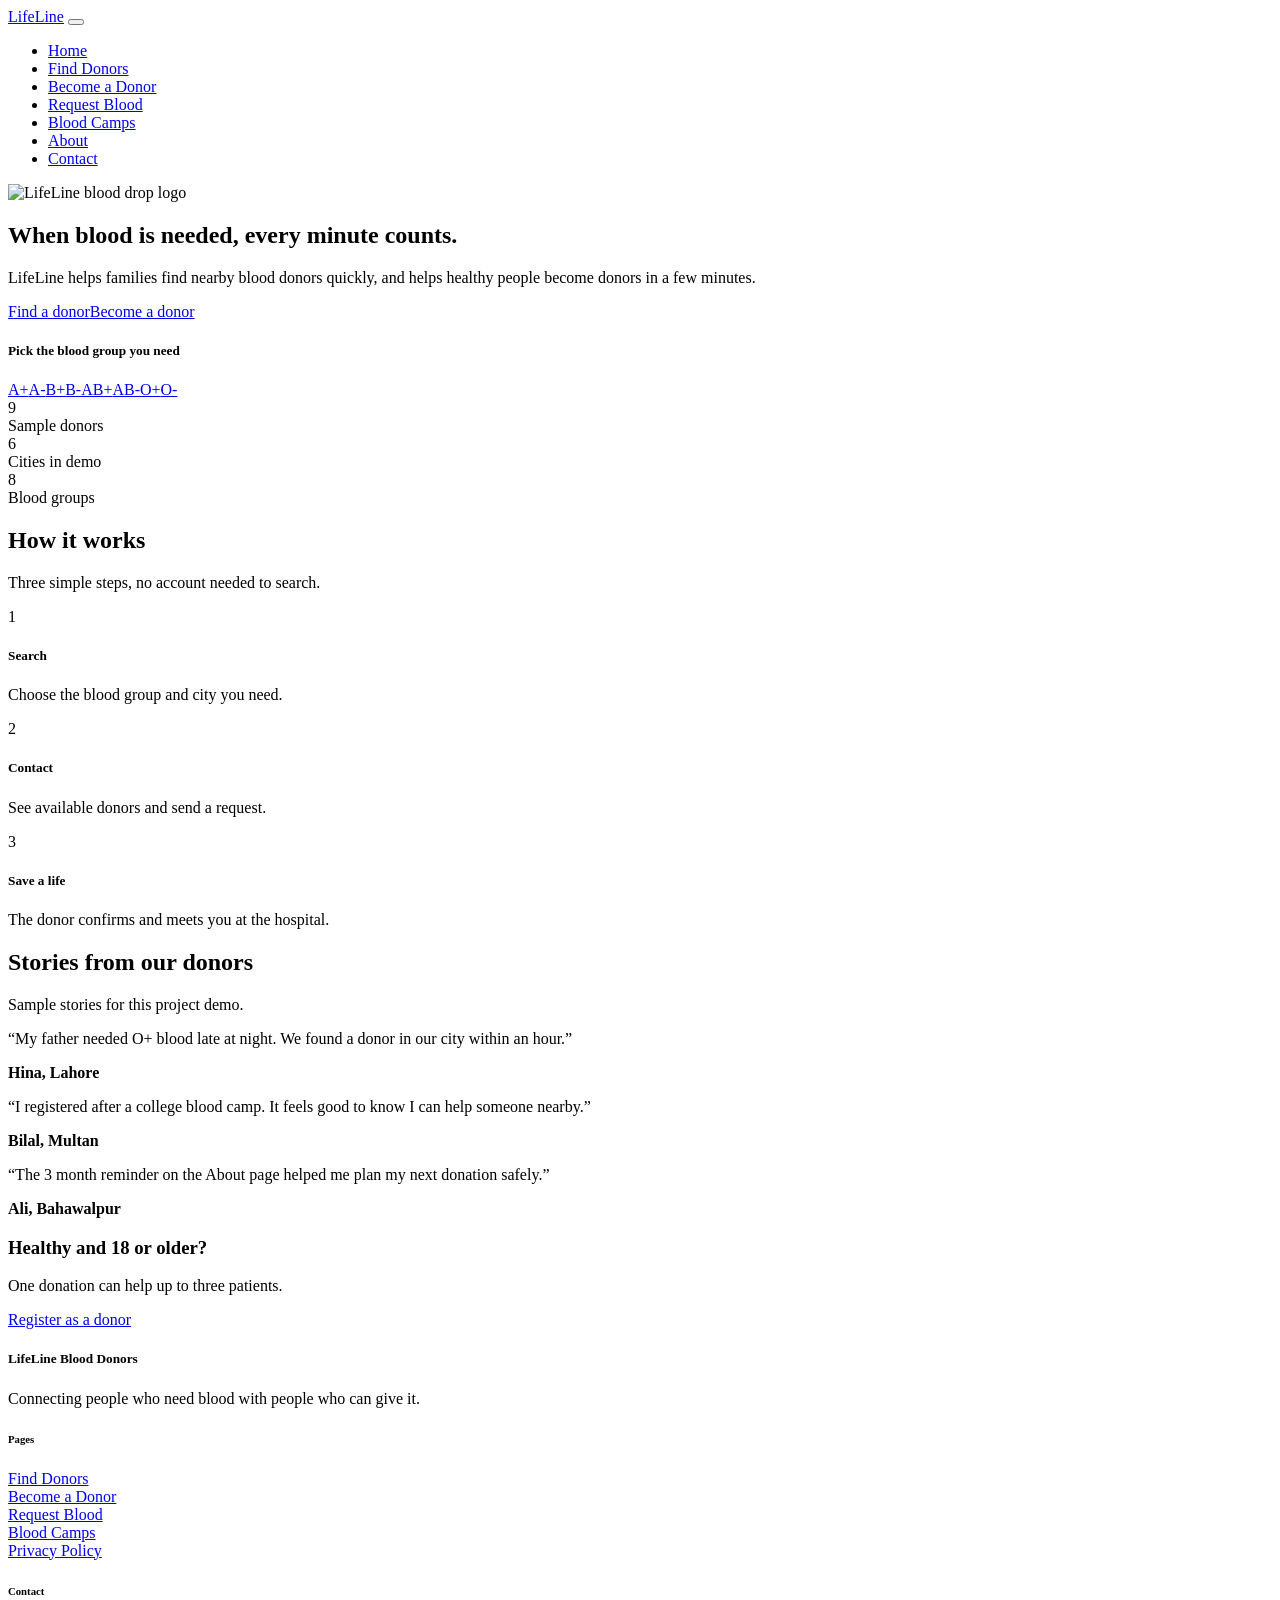
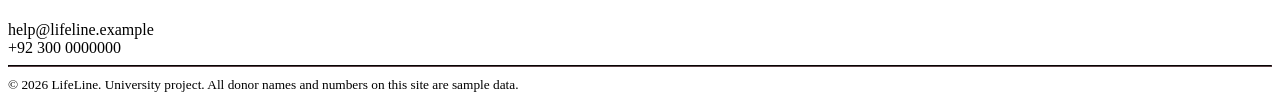
==== index.html @ d3041bde "Add files via upload" ====
<!DOCTYPE html>
<html lang="en">
<head>
  <meta charset="UTF-8">
  <meta name="viewport" content="width=device-width, initial-scale=1">
  <meta name="description" content="LifeLine helps people find blood donors and become donors.">
  <link rel="icon" href="images/favicon.svg" type="image/svg+xml">
  <title>Home | LifeLine Blood Donors</title>
  <link href="bs/bootstrap.min.css" rel="stylesheet">
  <link href="css/style.css" rel="stylesheet">
</head>
<body>
<nav class="navbar navbar-expand-lg sticky-top">
  <div class="container">
    <a class="navbar-brand" href="index.html">LifeLine</a>
    <button class="navbar-toggler" type="button" data-bs-toggle="collapse" data-bs-target="#menu" aria-label="Toggle menu"><span class="navbar-toggler-icon"></span></button>
    <div class="collapse navbar-collapse" id="menu"><ul class="navbar-nav ms-auto"><li class="nav-item"><a class="nav-link active" href="index.html">Home</a></li><li class="nav-item"><a class="nav-link" href="donors.html">Find Donors</a></li><li class="nav-item"><a class="nav-link" href="register.html">Become a Donor</a></li><li class="nav-item"><a class="nav-link" href="request.html">Request Blood</a></li><li class="nav-item"><a class="nav-link" href="camps.html">Blood Camps</a></li><li class="nav-item"><a class="nav-link" href="about.html">About</a></li><li class="nav-item"><a class="nav-link" href="contact.html">Contact</a></li></ul></div>
  </div>
</nav>
<section class="hero"><div class="container"><div class="row align-items-center gx-lg-5 gy-4">
  <div class="col-lg-7"><img src="images/drop.svg" alt="LifeLine blood drop logo" width="56" height="56" class="mb-3">
  <h1>When blood is needed, every minute counts.</h1>
  <p class="lead my-4">LifeLine helps families find nearby blood donors quickly, and helps healthy people become donors in a few minutes.</p>
  <a href="donors.html" class="btn btn-red btn-lg me-2">Find a donor</a><a href="register.html" class="btn btn-outline-red btn-lg">Become a donor</a></div>
  <div class="col-lgx-lg-5 gy-4"><div class="panel"><h5 class="mb-3">Pick the blood group you need</h5><div class="bg-tiles"><a class="bg-tile" href="donors.html">A+</a><a class="bg-tile" href="donors.html">A-</a><a class="bg-tile" href="donors.html">B+</a><a class="bg-tile" href="donors.html">B-</a><a class="bg-tile" href="donors.html">AB+</a><a class="bg-tile" href="donors.html">AB-</a><a class="bg-tile" href="donors.html">O+</a><a class="bg-tile" href="donors.html">O-</a></div></div></div>
</div></div></section>
<section class="stats py-4"><div class="container"><div class="row text-center g-3">
  <div class="col-4"><div class="num">9</div>Sample donors</div>
  <div class="col-4"><div class="num">6</div>Cities in demo</div>
  <div class="col-4"><div class="num">8</div>Blood groups</div></div></div></section>
<section class="section"><div class="container"><h2 class="section-title">How it works</h2><p class="sub">Three simple steps, no account needed to search.</p>
<div class="row g-4">
  <div class="col-md-4"><div class="panel"><span class="step-no">1</span><h5>Search</h5><p class="mb-0">Choose the blood group and city you need.</p></div></div>
  <div class="col-md-4"><div class="panel"><span class="step-no">2</span><h5>Contact</h5><p class="mb-0">See available donors and send a request.</p></div></div>
  <div class="col-md-4"><div class="panel"><span class="step-no">3</span><h5>Save a life</h5><p class="mb-0">The donor confirms and meets you at the hospital.</p></div></div>
</div></div></section>
<section class="section"><div class="container"><h2 class="section-title">Stories from our donors</h2><p class="sub">Sample stories for this project demo.</p><div class="row g-4">
<div class="col-md-4"><div class="panel"><p>&ldquo;My father needed O+ blood late at night. We found a donor in our city within an hour.&rdquo;</p><strong>Hina, Lahore</strong></div></div>
<div class="col-md-4"><div class="panel"><p>&ldquo;I registered after a college blood camp. It feels good to know I can help someone nearby.&rdquo;</p><strong>Bilal, Multan</strong></div></div>
<div class="col-md-4"><div class="panel"><p>&ldquo;The 3 month reminder on the About page helped me plan my next donation safely.&rdquo;</p><strong>Ali, Bahawalpur</strong></div></div>
</div></div></section>
<section class="section pt-0"><div class="container"><div class="panel text-center py-5"><h3>Healthy and 18 or older?</h3><p class="sub">One donation can help up to three patients.</p><a href="register.html" class="btn btn-red">Register as a donor</a></div></div></section>
<footer>
  <div class="container">
    <div class="row g-4">
      <div class="col-md-6"><h5 class="text-white">LifeLine Blood Donors</h5><p>Connecting people who need blood with people who can give it.</p></div>
      <div class="col-md-3"><h6 class="text-white">Pages</h6><a href="donors.html">Find Donors</a><br><a href="register.html">Become a Donor</a><br><a href="request.html">Request Blood</a><br><a href="camps.html">Blood Camps</a><br><a href="privacy.html">Privacy Policy</a></div>
      <div class="col-md-3"><h6 class="text-white">Contact</h6>help@lifeline.example<br>+92 300 0000000</div>
    </div>
    <hr style="border-color:#5a4045"><small>&copy; 2026 LifeLine. University project. All donor names and numbers on this site are sample data.</small>
  </div>
</footer>
<script src="bs/bootstrap.bundle.min.js"></script>
</body>
</html>
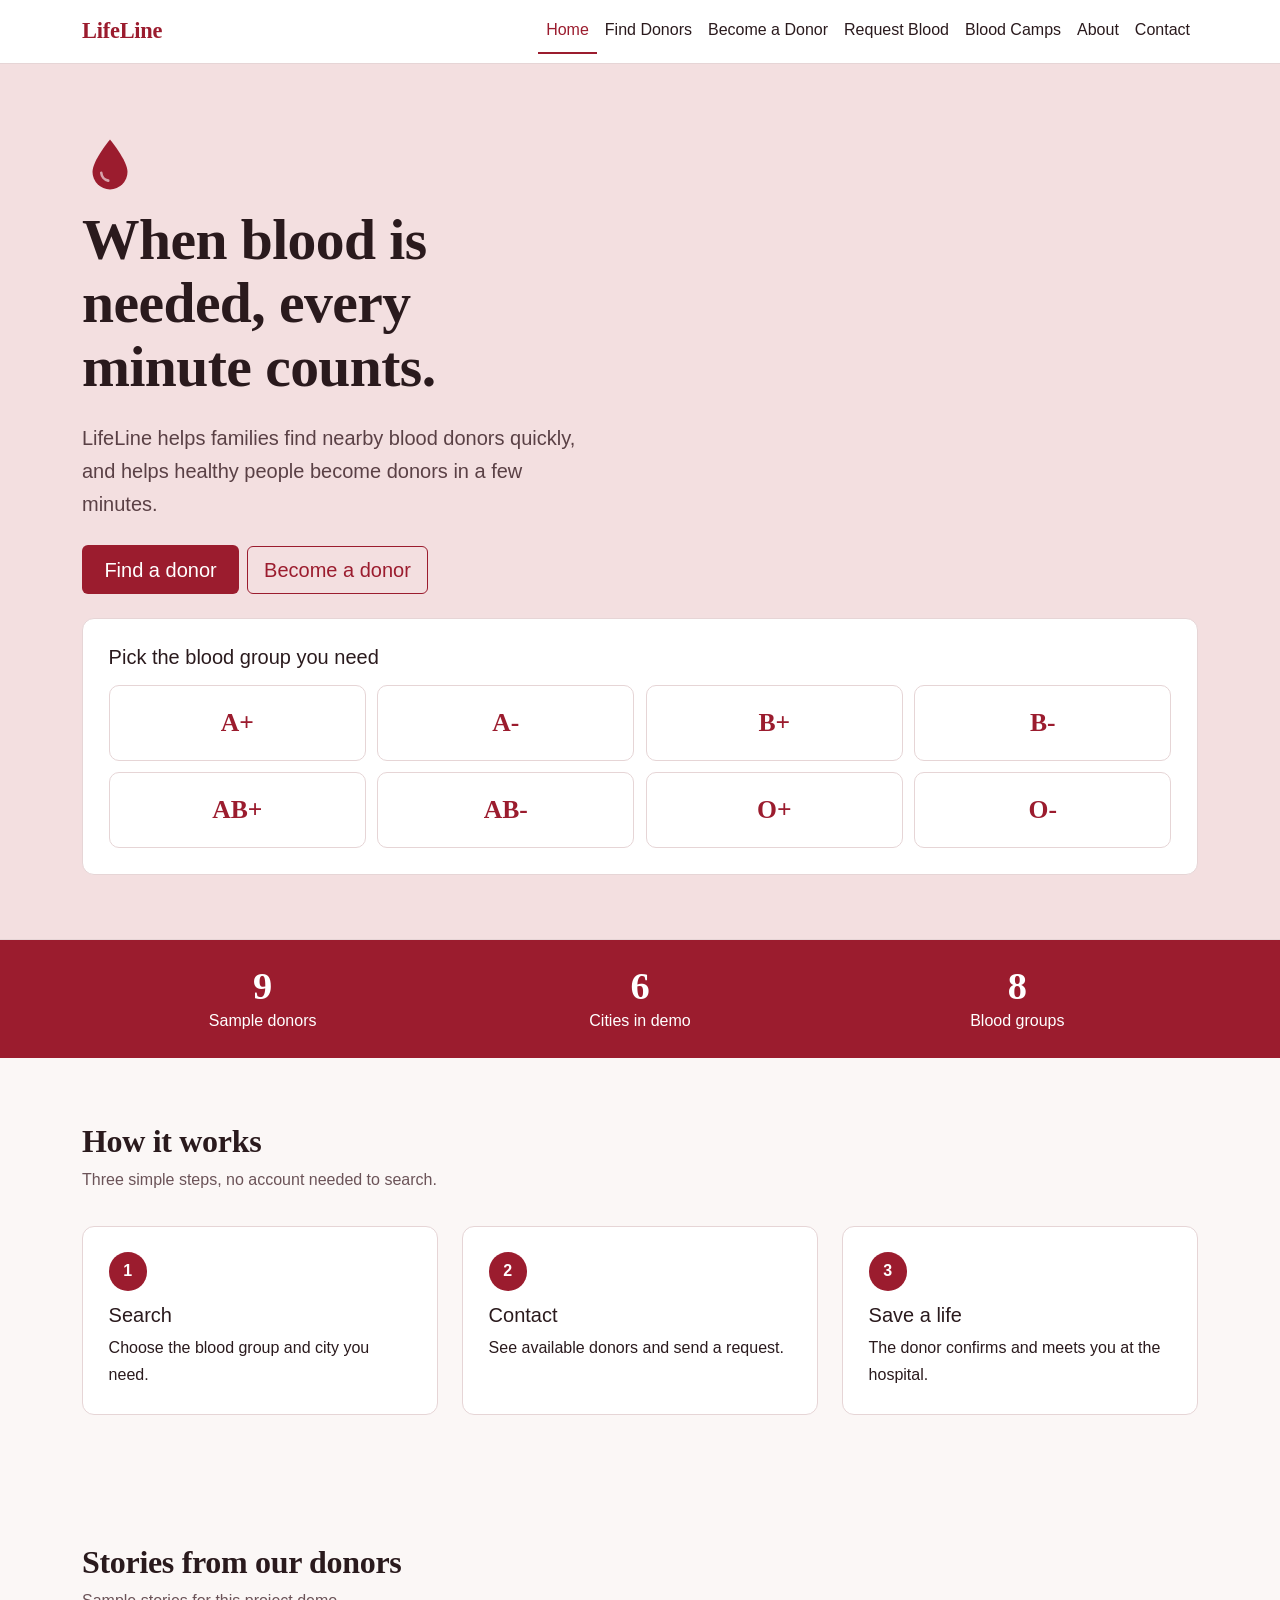
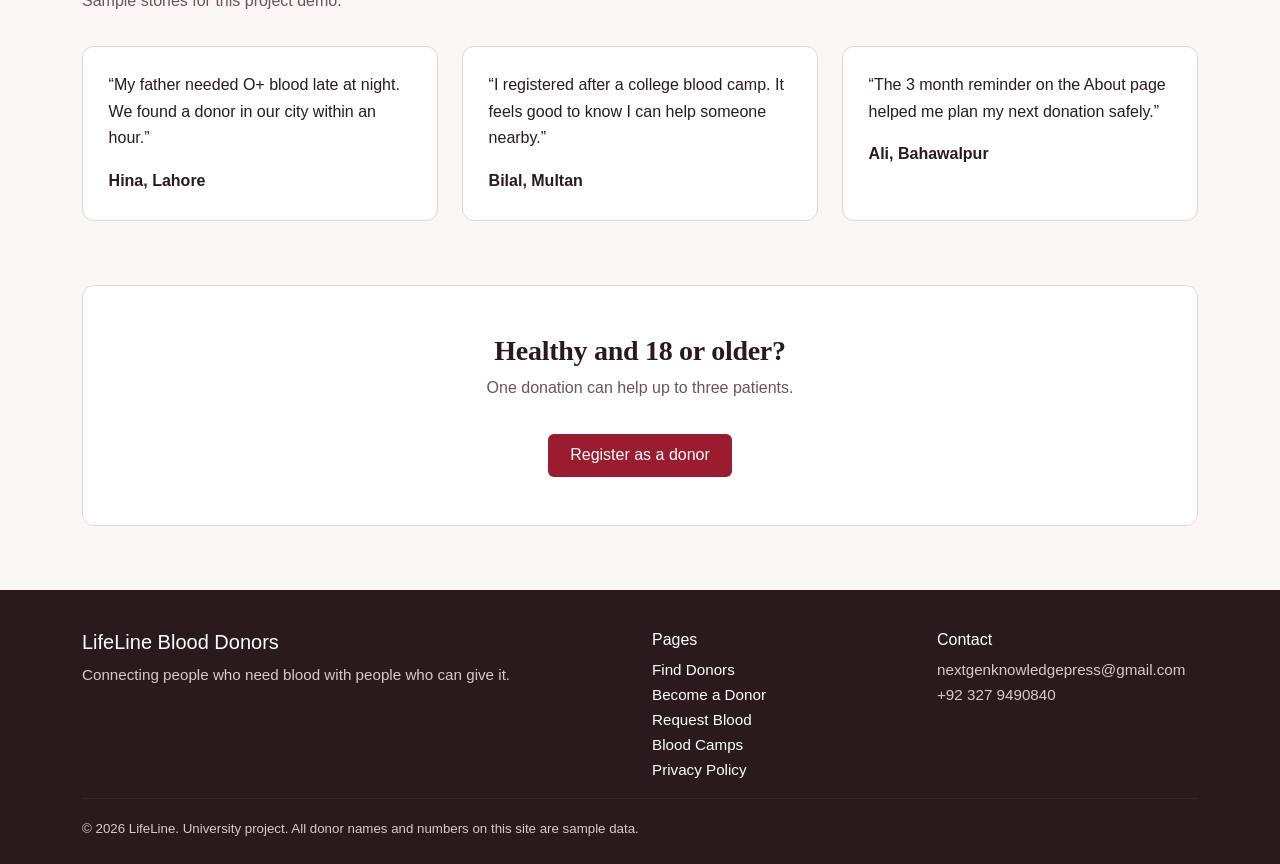
==== commit 859a2a05: "Update index.html" ====
--- a/index.html
+++ b/index.html
@@ -45,11 +45,11 @@
     <div class="row g-4">
       <div class="col-md-6"><h5 class="text-white">LifeLine Blood Donors</h5><p>Connecting people who need blood with people who can give it.</p></div>
       <div class="col-md-3"><h6 class="text-white">Pages</h6><a href="donors.html">Find Donors</a><br><a href="register.html">Become a Donor</a><br><a href="request.html">Request Blood</a><br><a href="camps.html">Blood Camps</a><br><a href="privacy.html">Privacy Policy</a></div>
-      <div class="col-md-3"><h6 class="text-white">Contact</h6>help@lifeline.example<br>+92 300 0000000</div>
+      <div class="col-md-3"><h6 class="text-white">Contact</h6>nextgenknowledgepress@gmail.com<br>+92 327 9490840</div>
     </div>
     <hr style="border-color:#5a4045"><small>&copy; 2026 LifeLine. University project. All donor names and numbers on this site are sample data.</small>
   </div>
 </footer>
 <script src="bs/bootstrap.bundle.min.js"></script>
 </body>
-</html>+</html>
--- a/css/style.css
+++ b/css/style.css
@@ -0,0 +1,36 @@
+:root{--red:#9b1c2e;--red-dark:#7a1424;--ink:#2a1a1d;--paper:#fbf7f6;--rose:#f3dfe0;--line:#e6d5d6}
+body{font-family:"Segoe UI",Arial,sans-serif;color:var(--ink);background:var(--paper);line-height:1.65}
+h1,h2,h3,h4,.navbar-brand{font-family:Georgia,"Times New Roman",serif;font-weight:700;letter-spacing:-.01em}
+.navbar{background:#fff;border-bottom:1px solid var(--line)}
+.navbar-brand{color:var(--red)!important;font-size:1.4rem}
+.nav-link{color:var(--ink)!important;font-weight:500}
+.nav-link.active{color:var(--red)!important;border-bottom:2px solid var(--red)}
+.btn-red{background:var(--red);color:#fff;border:0;padding:.6rem 1.4rem;border-radius:6px}
+.btn-red:hover{background:var(--red-dark);color:#fff}
+.btn-outline-red{border:1.5px solid var(--red);color:var(--red);border-radius:6px}
+.btn-outline-red:hover{background:var(--red);color:#fff}
+.hero{background:var(--rose);padding:4.5rem 0 4rem;border-bottom:1px solid var(--line)}
+.hero h1{font-size:clamp(2.2rem,5vw,3.6rem);line-height:1.1;max-width:14ch}
+.hero p.lead{max-width:46ch;color:#5a4045}
+.bg-tiles{display:grid;grid-template-columns:repeat(4,1fr);gap:.7rem}
+.bg-tile{background:#fff;border:1.5px solid var(--line);border-radius:10px;text-align:center;padding:1rem 0;font-family:Georgia,serif;font-size:1.6rem;font-weight:700;color:var(--red);text-decoration:none;transition:.15s}
+.bg-tile:hover{background:var(--red);color:#fff;border-color:var(--red)}
+.section{padding:4rem 0}
+.section-title{font-size:2rem;margin-bottom:.4rem}
+.sub{color:#6b5358;margin-bottom:2rem}
+.panel{background:#fff;border:1px solid var(--line);border-radius:12px;padding:1.6rem;height:100%}
+.step-no{display:inline-flex;width:2.4rem;height:2.4rem;border-radius:50%;background:var(--red);color:#fff;align-items:center;justify-content:center;font-weight:700;margin-bottom:.8rem}
+.donor{display:flex;gap:1rem;align-items:center}
+.group-badge{flex:0 0 3.6rem;height:3.6rem;border-radius:50%;background:var(--red);color:#fff;display:flex;align-items:center;justify-content:center;font:700 1.25rem Georgia,serif}
+.stats{background:var(--red);color:#fff}
+.stats .num{font:700 2.4rem Georgia,serif}
+.page-head{background:var(--rose);padding:2.8rem 0;border-bottom:1px solid var(--line)}
+.page-head h1{font-size:2.3rem;margin:0}
+.form-control,.form-select{border-color:var(--line);padding:.6rem .8rem}
+.form-control:focus,.form-select:focus{border-color:var(--red);box-shadow:0 0 0 .2rem rgba(155,28,46,.15)}
+.table thead{background:var(--red);color:#fff}
+.accordion-button:not(.collapsed){background:var(--rose);color:var(--red)}
+footer{background:var(--ink);color:#d9c9cb;padding:2.5rem 0 1.5rem;font-size:.95rem}
+footer a{color:#fff;text-decoration:none}
+a:focus-visible,button:focus-visible{outline:3px solid #e8a0aa;outline-offset:2px}
+@media(max-width:576px){.hero{padding:3rem 0}}
